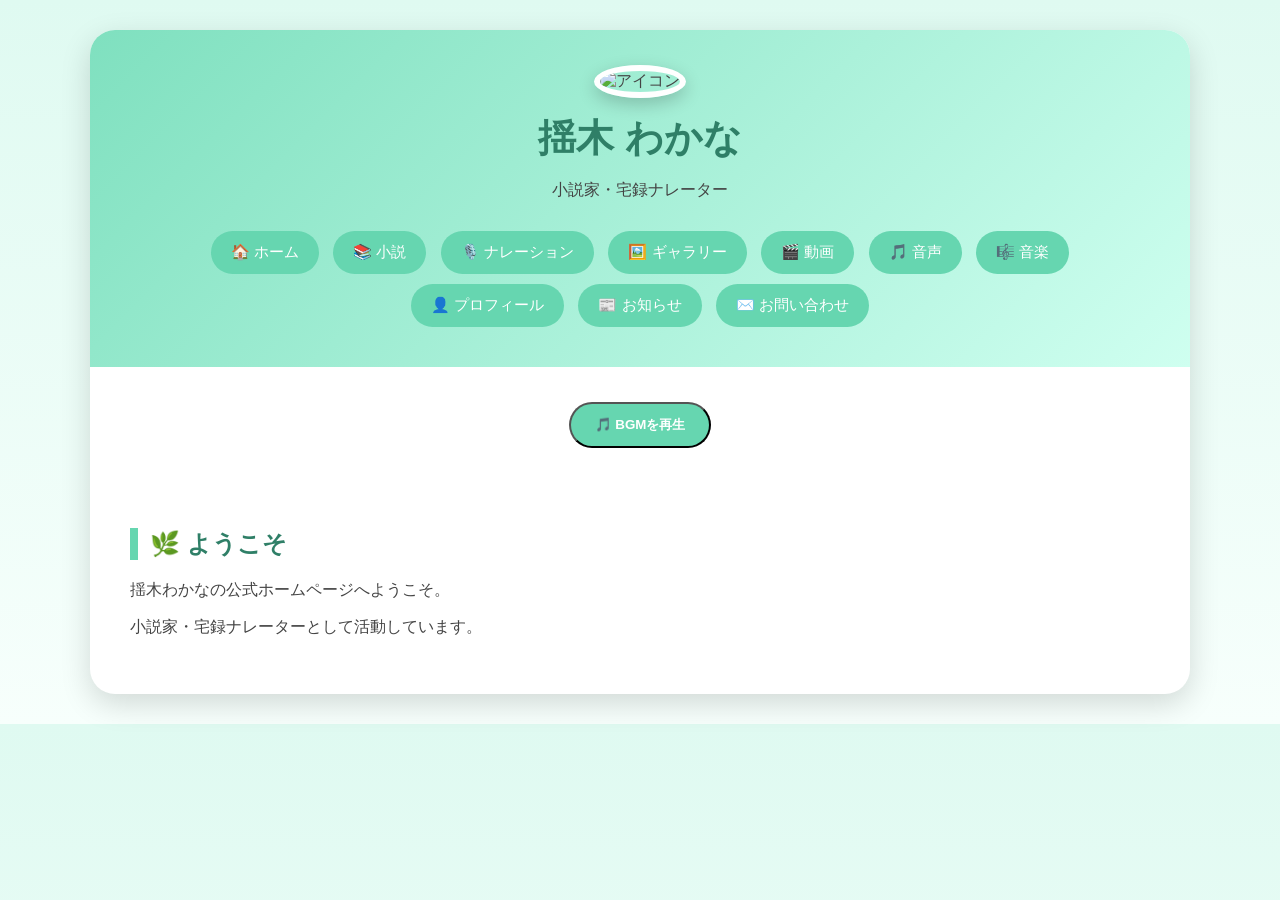
==== index.html @ 48752b66 "Add files via upload" ====
<!DOCTYPE html>
<html lang="ja">
<head>
<meta charset="UTF-8">
<meta name="viewport" content="width=device-width, initial-scale=1.0">
<title>揺木わかな Official Website</title>
<link rel="stylesheet" href="style.css">
</head>

<body>

<div class="container">

<header>

<img src="icon.png" class="icon" alt="アイコン">

<h1 id="name">揺木 わかな</h1>

<p>小説家・宅録ナレーター</p>

<nav>

<button onclick="showPage('home')">🏠 ホーム</button>

<button onclick="showPage('novel')">📚 小説</button>

<button onclick="showPage('voice')">🎙️ ナレーション</button>

<button onclick="showPage('gallery')">🖼️ ギャラリー</button>

<button onclick="showPage('video')">🎬 動画</button>

<button onclick="showPage('audio')">🎵 音声</button>

<button onclick="showPage('music')">🎼 音楽</button>

<button onclick="showPage('profile')">👤 プロフィール</button>

<button onclick="showPage('news')">📰 お知らせ</button>

<button onclick="showPage('contact')">✉️ お問い合わせ</button>

</nav>

</header><div style="text-align:center; margin:20px 0;">

<button id="bgmButton" onclick="toggleBGM()" class="link-button">
🎵 BGMを再生
</button>

<audio id="bgm" loop>
    <source src="bgm.mp3" type="audio/mpeg">
</audio>

</div>

<main>

<section id="home" class="page">

<h2>🌿 ようこそ</h2>

<p>
揺木わかなの公式ホームページへようこそ。
</p>

<p>
小説家・宅録ナレーターとして活動しています。
</p>

</section>

<section id="novel" class="page" style="display:none;">

<h2>📚 小説</h2>

<div class="card">

<img src="images/novel1.jpg" alt="作品1" style="width:160px;border-radius:15px;display:block;margin:0 auto 20px;">

<h3>📖 小説家になろう</h3>

<p>

揺木わかなの公開している小説。

心がほっとする物語をお楽しみください。

</p>

<a class="link-button"
href="https://yomou.syosetu.com/search.php?word=%E6%8F%BA%E6%9C%A8%E3%82%8F%E3%81%8B%E3%81%AA&order=new"
target="_blank">

📖 作品一覧を見る

</a>

</div>

<div class="card">

<img src="images/novel2.jpg" alt="カクヨム作品" style="width:160px;border-radius:15px;display:block;margin:0 auto 20px;">

<h3>📚 カクヨム</h3>

<p>

カクヨムで公開中の作品です。

ぜひこちらもご覧ください。

</p>

<a class="link-button"
href="https://kakuyomu.jp/users/wakana5"
target="_blank">

📚 カクヨムを見る

</a>

</div>

</section>

<section id="voice" class="page" style="display:none;">

<h2>🎙️ ナレーション</h2>

<p>

宅録ナレーターとして活動しています。

</p>

<p>

ボイスサンプルや収録機材などを掲載予定です。

</p>
</section>

<section id="gallery" class="page" style="display:none;">

<h2>🖼️ ギャラリー</h2>

<p>
イラスト・作品・写真などを掲載しています。
</p>

<div class="gallery">


<img src="images/gallery01.jpg" alt="画像1">
<img src="images/gallery02.jpg" alt="画像2">
<img src="images/gallery03.jpg" alt="画像3">
<img src="images/gallery04.jpg" alt="画像4">
<img src="images/gallery05.jpg" alt="画像5">
<img src="images/gallery06.jpg" alt="画像6">
<img src="images/gallery07.jpg" alt="画像7">
<img src="images/gallery08.jpg" alt="画像8">
<img src="images/gallery09.jpg" alt="画像9">
<img src="images/gallery10.jpg" alt="画像10">

<img src="images/gallery11.jpg" alt="画像11">
<img src="images/gallery12.jpg" alt="画像12">
<img src="images/gallery13.jpg" alt="画像13">
<img src="images/gallery14.jpg" alt="画像14">
<img src="images/gallery15.jpg" alt="画像15">
<img src="images/gallery16.jpg" alt="画像16">
<img src="images/gallery17.jpg" alt="画像17">
<img src="images/gallery18.jpg" alt="画像18">
<img src="images/gallery19.jpg" alt="画像19">
<img src="images/gallery20.jpg" alt="画像20">

<img src="images/gallery21.jpg" alt="画像21">
<img src="images/gallery22.jpg" alt="画像22">
<img src="images/gallery23.jpg" alt="画像23">
<img src="images/gallery24.jpg" alt="画像24">
<img src="images/gallery25.jpg" alt="画像25">
<img src="images/gallery26.jpg" alt="画像26">
<img src="images/gallery27.jpg" alt="画像27">
<img src="images/gallery28.jpg" alt="画像28">
<img src="images/gallery29.jpg" alt="画像29">
<img src="images/gallery30.jpg" alt="画像30">

<img src="images/gallery31.jpg" alt="画像31">
<img src="images/gallery32.jpg" alt="画像32">
<img src="images/gallery33.jpg" alt="画像33">
<img src="images/gallery34.jpg" alt="画像34">
<img src="images/gallery35.jpg" alt="画像35">
<img src="images/gallery36.jpg" alt="画像36">
<img src="images/gallery37.jpg" alt="画像37">
<img src="images/gallery38.jpg" alt="画像38">
<img src="images/gallery39.jpg" alt="画像39">
<img src="images/gallery40.jpg" alt="画像40">

<img src="images/gallery41.jpg" alt="画像41">
<img src="images/gallery42.jpg" alt="画像42">
<img src="images/gallery43.jpg" alt="画像43">
<img src="images/gallery44.jpg" alt="画像44">
<img src="images/gallery45.jpg" alt="画像45">
<img src="images/gallery46.jpg" alt="画像46">
<img src="images/gallery47.jpg" alt="画像47">
<img src="images/gallery48.jpg" alt="画像48">
<img src="images/gallery49.jpg" alt="画像49">
<img src="images/gallery50.jpg" alt="画像50">

</div>

</section>
<section id="video" class="page" style="display:none;">

<h2>🎬 動画</h2>

<p>
PV・ナレーション・創作動画などを掲載しています。
</p>

<div class="card">

<h3>🎥 動画１</h3>

<video controls width="100%">

<source src="videos/movie01.mp4" type="video/mp4">

お使いのブラウザは動画に対応していません。

</video>

</div>

<div class="card">

<h3>🎥 動画２</h3>

<video controls width="100%">

<source src="videos/movie02.mp4" type="video/mp4">

お使いのブラウザは動画に対応していません。

</video>

</div>

</section>

<section id="audio" class="page" style="display:none;">

<h2>🎵 音声ライブラリ</h2>

<p>
ボイスサンプルや朗読作品を掲載しています。
</p>

<div class="card">

<h3>🎙️ ボイスサンプル１</h3>

<audio controls>

<source src="audio/sample01.wav" type="audio/wav">

<source src="audio/sample01.mp3" type="audio/mpeg">

お使いのブラウザでは再生できません。

</audio>

</div>

<div class="card">

<h3>🎙️ ボイスサンプル２</h3>

<audio controls>

<source src="audio/sample02.wav" type="audio/wav">

<source src="audio/sample02.mp3" type="audio/mpeg">

お使いのブラウザでは再生できません。

</audio>

</div>

</section>

<section id="music" class="page" style="display:none;">

<h2>🎼 音楽ライブラリ</h2>

<p>
BGMを自由に再生できます。
</p>

<div class="card">

<h3>🎵 BGM 01</h3>

<p>お気に入りのBGMです。</p>

<audio controls>

<source src="music/bgm01.mp3" type="audio/mpeg">

</audio>

</div>

<div class="card">

<h3>🎵 BGM 02</h3>

<p>お気に入りのBGMです。</p>

<audio controls>

<source src="music/bgm02.mp3" type="audio/mpeg">

</audio>

</div>

<div class="card">

<h3>🎵 BGM 03</h3>

<p>お気に入りのBGMです。</p>

<audio controls>

<source src="music/bgm03.mp3" type="audio/mpeg">

</audio>

</div>

</section>

<section id="profile" class="page" style="display:none;">

<h2>👤 プロフィール</h2>

<div class="card">

<h3>揺木 わかな</h3>

<p>

小説家・宅録ナレーター。

優しい物語と、心に届くナレーションを目指して活動しています。

</p>

</div>

</section>

<section id="news" class="page" style="display:none;">

<h2>📰 お知らせ</h2>

<div class="card">

<p>

最新の更新情報はこちらに掲載します。

</p>

</div>

</section>

<section id="contact" class="page" style="display:none;">

<h2>✉️ お問い合わせ</h2>

<div class="card">

<p>

ご依頼・お問い合わせは準備中です。

</p>

</div>

</section>

</main>

</div>

<div id="lightbox" class="lightbox" onclick="closeLightbox()">

<img id="lightbox-img" src="" alt="拡大画像">

</div>

<script src="script.js"></script>

</body>

</html>
---- style.css ----
body{
    margin:0;
    background:linear-gradient(#dffaf1,#f7fffc);
    font-family:"Yu Gothic UI","Meiryo",sans-serif;
    color:#444;
}

.container{
    width:92%;
    max-width:1100px;
    margin:30px auto;
    background:white;
    border-radius:25px;
    overflow:hidden;
    box-shadow:0 10px 30px rgba(0,0,0,.15);
}

header{
    background:linear-gradient(135deg,#7fe0bf,#cffff0);
    text-align:center;
    padding:35px;
}

.icon{
    width:170px;
    height:170px;
    border-radius:50%;
    object-fit:cover;
    border:6px solid white;
    box-shadow:0 6px 18px rgba(0,0,0,.2);
}

h1{
    margin:15px 0 5px;
    color:#2f7f67;
    font-size:38px;
}

header p{
    margin-bottom:25px;
}



/* メニュー */

nav{

    margin-top:25px;

}

nav button{

    background:#66d6b0;

    color:white;

    border:none;

    border-radius:30px;

    padding:12px 20px;

    margin:5px;

    cursor:pointer;

    font-size:15px;

    transition:.3s;

}

nav button:hover{

    background:#35c396;

    transform:translateY(-3px);

}

/* メイン */

main{

    padding:40px;

}

.page{

    animation:fade .4s;

}

h2{

    color:#2f7f67;

    border-left:8px solid #66d6b0;

    padding-left:12px;

}

/* カード */

.card{

    background:#f8fffc;

    border-radius:18px;

    padding:22px;

    margin:25px 0;

    box-shadow:0 5px 15px rgba(0,0,0,.08);

}

.card h3{

    margin-top:0;

    color:#2f7f67;

}

.link-button{

    display:inline-block;

    margin-top:15px;

    padding:12px 24px;

    background:#66d6b0;

    color:white;

    text-decoration:none;

    border-radius:30px;

    font-weight:bold;

    transition:.3s;

}

.link-button:hover{

    background:#35c396;

}

/* ギャラリー */

.gallery{

    display:grid;

    grid-template-columns:repeat(auto-fit,minmax(220px,1fr));

    gap:20px;

    margin-top:20px;

}

.gallery img{

    width:100%;

    border-radius:15px;

    box-shadow:0 5px 15px rgba(0,0,0,.12);

    transition:.3s;

    cursor:pointer;

}

.gallery img:hover{

    transform:scale(1.05);

}

/* アニメーション */

@keyframes fade{

from{

opacity:0;

transform:translateY(10px);

}

to{

opacity:1;

transform:translateY(0);

}

}

/* 画像拡大表示 */

.lightbox{

display:none;

position:fixed;

left:0;

top:0;

width:100%;

height:100%;

background:rgba(0,0,0,.85);

justify-content:center;

align-items:center;

z-index:9999;

cursor:pointer;

}

.lightbox img{

max-width:90%;

max-height:90%;

border-radius:15px;

box-shadow:0 0 30px rgba(255,255,255,.4);

}
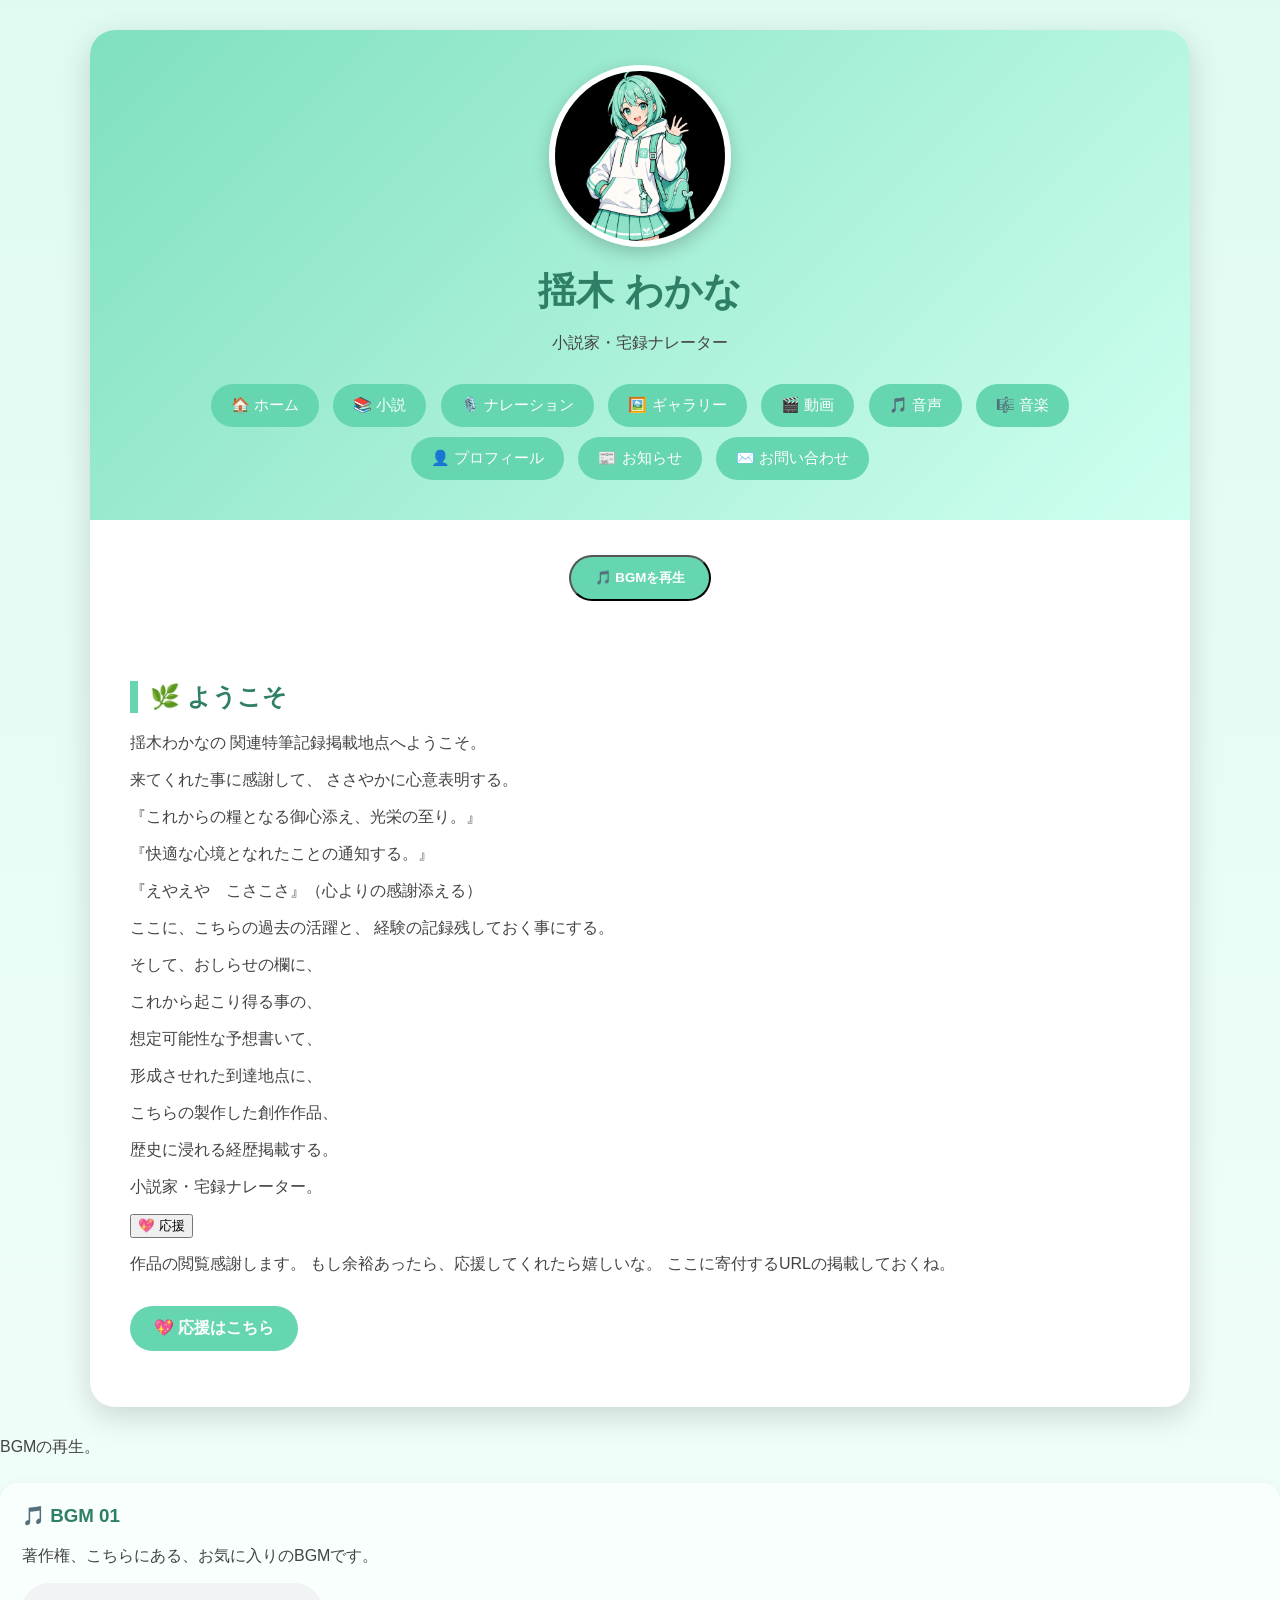
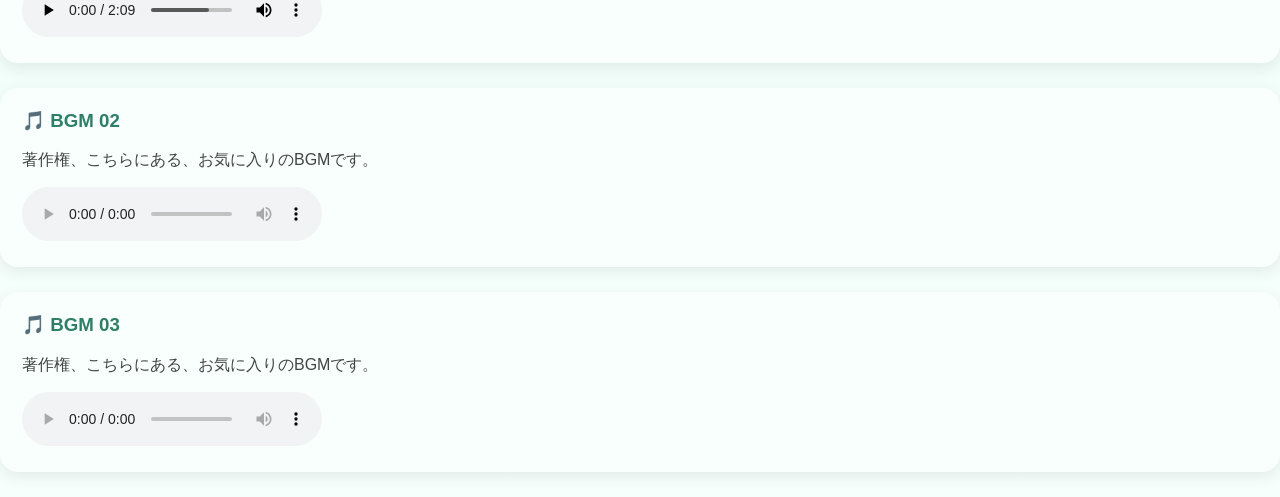
==== commit c9b94dab: "Add files via upload" ====
--- a/index.html
+++ b/index.html
@@ -62,12 +62,81 @@
 <h2>🌿 ようこそ</h2>
 
 <p>
-揺木わかなの公式ホームページへようこそ。
-</p>
-
-<p>
-小説家・宅録ナレーターとして活動しています。
-</p>
+揺木わかなの
+関連特筆記録掲載地点へようこそ。
+
+<p>
+来てくれた事に感謝して、
+ささやかに心意表明する。<p>
+
+
+<p>
+
+『これからの糧となる御心添え、光栄の至り。』<p>
+
+<p>
+
+『快適な心境となれたことの通知する。』<p>
+
+
+『えやえや　こさこさ』（心よりの感謝添える）
+
+<p>
+<p>
+
+
+ここに、こちらの過去の活躍と、
+経験の記録残しておく事にする。<p>
+
+
+<p>
+そして、おしらせの欄に、<p>
+
+<p>
+これから起こり得る事の、<p>
+
+<p>
+想定可能性な予想書いて、<p>
+<p>
+
+形成させれた到達地点に、<p><p>
+
+
+こちらの製作した創作作品、<p>
+<p>
+
+歴史に浸れる経歴掲載する。<p>
+
+<p><p>
+小説家・宅録ナレーター。
+</p>
+
+
+
+<button onclick="showPage('support')">💖 応援</button><p>
+
+<p>
+
+作品の閲覧感謝します。
+
+もし余裕あったら、応援してくれたら嬉しいな。
+ここに寄付するURLの掲載しておくね。
+
+</p>
+
+<a class="link-button"
+href="https://ofuse.me/wakanatyan"
+target="_blank">
+
+💖 応援はこちら
+
+</a>
+
+
+
+</p>
+
+
 
 </section>
 
@@ -85,7 +154,10 @@
 
 揺木わかなの公開している小説。
 
-心がほっとする物語をお楽しみください。
+久留里地方の音歌市とことのはタウンは、風習や気質等についてはとても大切にしていた。
+確定したこと変えたりしない強い意志貫いて、話し方とか作法に気を使う気風は浸透している。
+返り点や余計な言い回しを避ける特有の言い方は意図的には変更しなく、個性引き立てる。
+
 
 </p>
 
@@ -107,9 +179,8 @@
 
 <p>
 
-カクヨムで公開中の作品です。
-
-ぜひこちらもご覧ください。
+カクヨムにて公開中の作品。
+
 
 </p>
 
@@ -131,7 +202,7 @@
 
 <p>
 
-宅録ナレーターとして活動しています。
+ナレーションする宅録ナレーター。
 
 </p>
 
@@ -216,7 +287,7 @@
 <h2>🎬 動画</h2>
 
 <p>
-PV・ナレーション・創作動画などを掲載しています。
+PV・ナレーション・創作動画等掲載しています。
 </p>
 
 <div class="card">
@@ -293,17 +364,20 @@
 
 <section id="music" class="page" style="display:none;">
 
-<h2>🎼 音楽ライブラリ</h2>
-
-<p>
-BGMを自由に再生できます。
+
+</div>
+
+</section>
+
+<p>
+BGMの再生。
 </p>
 
 <div class="card">
 
 <h3>🎵 BGM 01</h3>
 
-<p>お気に入りのBGMです。</p>
+<p>著作権、こちらにある、お気に入りのBGMです。</p>
 
 <audio controls>
 
@@ -317,7 +391,7 @@
 
 <h3>🎵 BGM 02</h3>
 
-<p>お気に入りのBGMです。</p>
+<p>著作権、こちらにある、お気に入りのBGMです。</p>
 
 <audio controls>
 
@@ -331,7 +405,7 @@
 
 <h3>🎵 BGM 03</h3>
 
-<p>お気に入りのBGMです。</p>
+<p>著作権、こちらにある、お気に入りのBGMです。</p>
 
 <audio controls>
 
@@ -353,9 +427,17 @@
 
 <p>
 
-小説家・宅録ナレーター。
-
-優しい物語と、心に届くナレーションを目指して活動しています。
+小説家・宅録ナレーター。<p>
+<p>
+
+
+長期的な安定性視野に入れて、見落としのないように取り組み、効率よく先に進めること意識しつつ、規定に沿うように遂行します。<p>
+<p>
+
+特定の責務受け持ち、勤労する日課、任用された勤務の仕方、適格に確認して、経験蓄積する成長機会の最中、快適性、確保する環境調節、行います。<p>
+<p>
+
+視界開くと、開始された。進行していく展開。五つ感覚、景色映る。知らない方へゆける経路。創作歴史落とし噺。真剣になり聞き取れる。短期間のうちに引き寄せられる。そんなお話し作り、披露して活躍したい。<p>
 
 </p>
 
@@ -371,7 +453,7 @@
 
 <p>
 
-最新の更新情報はこちらに掲載します。
+最新の更新はこちらに掲載します。
 
 </p>
 
@@ -387,7 +469,12 @@
 
 <p>
 
-ご依頼・お問い合わせは準備中です。
+依頼・お問い合わせ。<p>
+
+https://x.com/wakanatyan5<p>
+
+yurakiwakana@gmail.com
+
 
 </p>
 
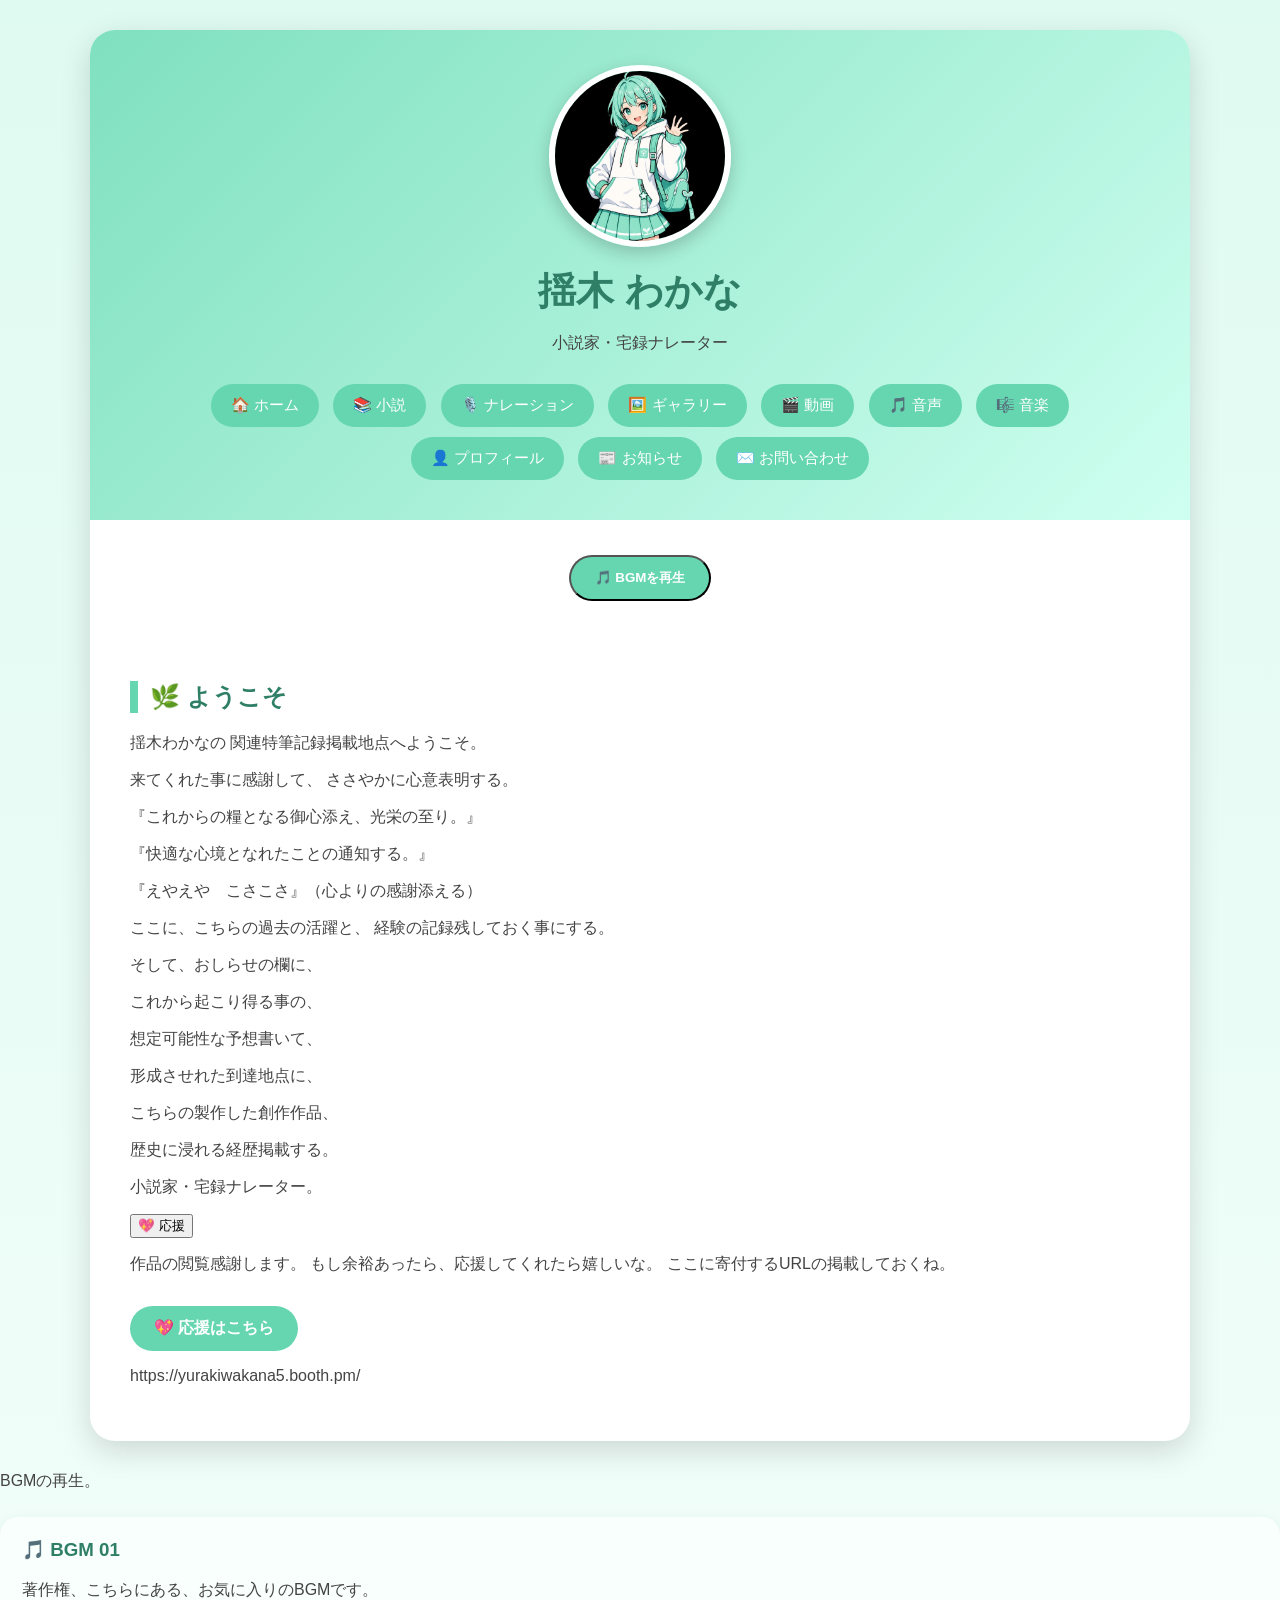
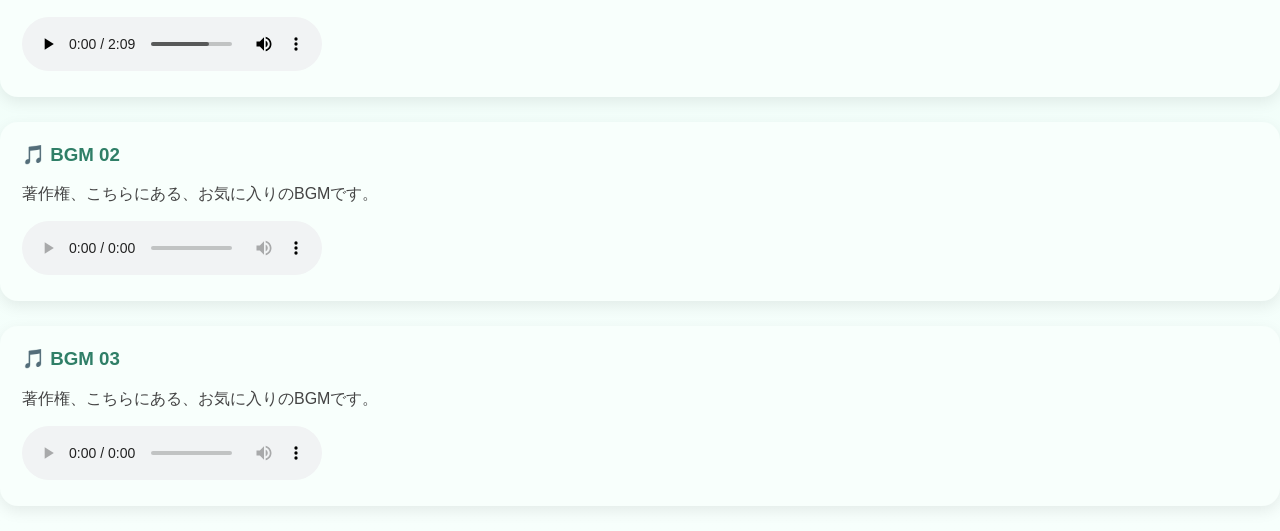
==== commit c6d9a543: "Add files via upload" ====
--- a/index.html
+++ b/index.html
@@ -131,9 +131,9 @@
 💖 応援はこちら
 
 </a>
-
-
-
+<p>
+https://yurakiwakana5.booth.pm/
+<p>
 </p>
 
 
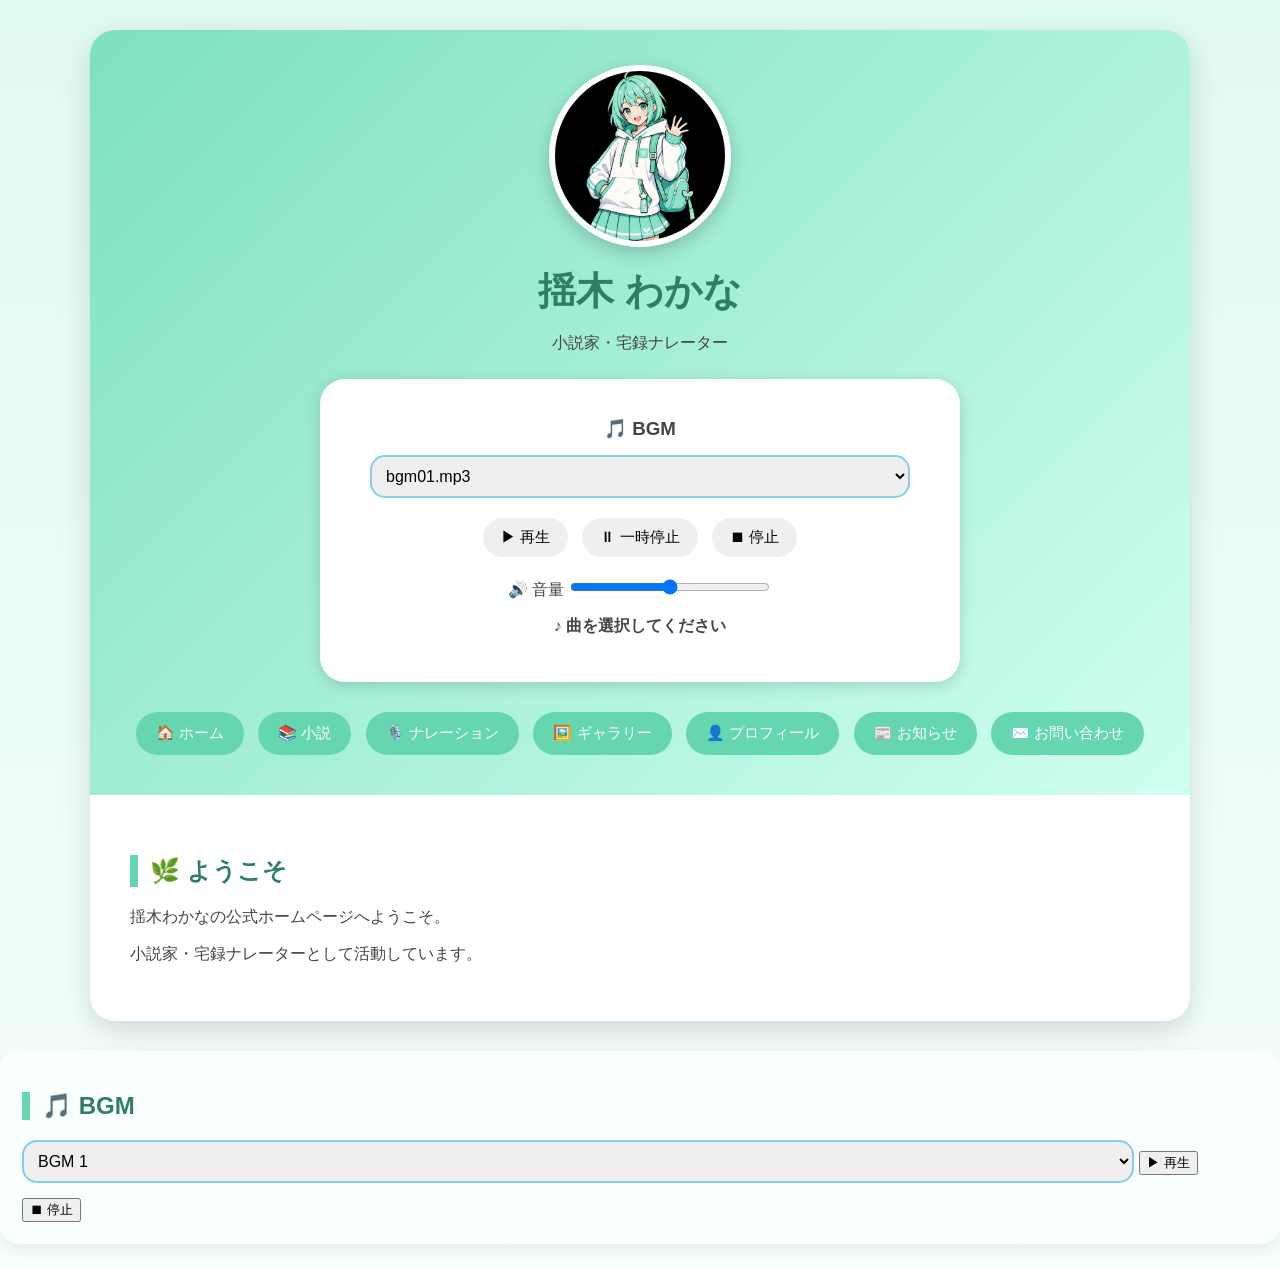
==== commit 616ca3cf: "Add files via upload" ====
--- a/index.html
+++ b/index.html
@@ -4,11 +4,27 @@
 <meta charset="UTF-8">
 <meta name="viewport" content="width=device-width, initial-scale=1.0">
 <title>揺木わかな Official Website</title>
+
+<meta name="description" content="揺木わかな Official Website。プロフィール、活動内容、お知らせなどを掲載しています。">
+
+<meta name="keywords" content="揺木わかな, YUKARI WAKANA, Official Website, プロフィール, 活動">
+
+<meta name="author" content="揺木わかな">
+
+<meta name="robots" content="index, follow">
+
+<link rel="canonical" href="https://wakanasan10-debug.github.io/wakana-homepage/">
+
+<meta property="og:title" content="揺木わかな Official Website">
+<meta property="og:description" content="揺木わかなの公式ホームページです。">
+<meta property="og:type" content="website">
+<meta property="og:url" content="https://wakanasan10-debug.github.io/wakana-homepage/">
 <link rel="stylesheet" href="style.css">
 </head>
 
 <body>
 
+
 <div class="container">
 
 <header>
@@ -19,6 +35,33 @@
 
 <p>小説家・宅録ナレーター</p>
 
+<div class="bgm-box">
+
+<h3>🎵 BGM</h3>
+
+<select id="bgmSelect">
+</select>
+
+<div class="bgm-buttons">
+<button onclick="playBGM()">▶ 再生</button>
+<button onclick="pauseBGM()">⏸ 一時停止</button>
+<button onclick="stopBGM()">⏹ 停止</button>
+</div>
+
+<div class="volume-box">
+🔊 音量
+<input type="range" id="volumeControl"
+min="0" max="1" step="0.1" value="0.5">
+</div>
+
+<p id="nowPlaying">
+♪ 曲を選択してください
+</p>
+
+<audio id="bgmPlayer"></audio>
+
+</div>
+
 <nav>
 
 <button onclick="showPage('home')">🏠 ホーム</button>
@@ -29,12 +72,6 @@
 
 <button onclick="showPage('gallery')">🖼️ ギャラリー</button>
 
-<button onclick="showPage('video')">🎬 動画</button>
-
-<button onclick="showPage('audio')">🎵 音声</button>
-
-<button onclick="showPage('music')">🎼 音楽</button>
-
 <button onclick="showPage('profile')">👤 プロフィール</button>
 
 <button onclick="showPage('news')">📰 お知らせ</button>
@@ -43,17 +80,7 @@
 
 </nav>
 
-</header><div style="text-align:center; margin:20px 0;">
-
-<button id="bgmButton" onclick="toggleBGM()" class="link-button">
-🎵 BGMを再生
-</button>
-
-<audio id="bgm" loop>
-    <source src="bgm.mp3" type="audio/mpeg">
-</audio>
-
-</div>
+</header>
 
 <main>
 
@@ -62,81 +89,12 @@
 <h2>🌿 ようこそ</h2>
 
 <p>
-揺木わかなの
-関連特筆記録掲載地点へようこそ。
-
-<p>
-来てくれた事に感謝して、
-ささやかに心意表明する。<p>
-
-
-<p>
-
-『これからの糧となる御心添え、光栄の至り。』<p>
-
-<p>
-
-『快適な心境となれたことの通知する。』<p>
-
-
-『えやえや　こさこさ』（心よりの感謝添える）
-
-<p>
-<p>
-
-
-ここに、こちらの過去の活躍と、
-経験の記録残しておく事にする。<p>
-
-
-<p>
-そして、おしらせの欄に、<p>
-
-<p>
-これから起こり得る事の、<p>
-
-<p>
-想定可能性な予想書いて、<p>
-<p>
-
-形成させれた到達地点に、<p><p>
-
-
-こちらの製作した創作作品、<p>
-<p>
-
-歴史に浸れる経歴掲載する。<p>
-
-<p><p>
-小説家・宅録ナレーター。
-</p>
-
-
-
-<button onclick="showPage('support')">💖 応援</button><p>
-
-<p>
-
-作品の閲覧感謝します。
-
-もし余裕あったら、応援してくれたら嬉しいな。
-ここに寄付するURLの掲載しておくね。
-
-</p>
-
-<a class="link-button"
-href="https://ofuse.me/wakanatyan"
-target="_blank">
-
-💖 応援はこちら
-
-</a>
-<p>
-https://yurakiwakana5.booth.pm/
-<p>
-</p>
-
-
+揺木わかなの公式ホームページへようこそ。
+</p>
+
+<p>
+小説家・宅録ナレーターとして活動しています。
+</p>
 
 </section>
 
@@ -146,26 +104,17 @@
 
 <div class="card">
 
-<img src="images/novel1.jpg" alt="作品1" style="width:160px;border-radius:15px;display:block;margin:0 auto 20px;">
-
 <h3>📖 小説家になろう</h3>
 
 <p>
-
-揺木わかなの公開している小説。
-
-久留里地方の音歌市とことのはタウンは、風習や気質等についてはとても大切にしていた。
-確定したこと変えたりしない強い意志貫いて、話し方とか作法に気を使う気風は浸透している。
-返り点や余計な言い回しを避ける特有の言い方は意図的には変更しなく、個性引き立てる。
-
-
+揺木わかなが公開している作品はこちらから読めます。
 </p>
 
 <a class="link-button"
 href="https://yomou.syosetu.com/search.php?word=%E6%8F%BA%E6%9C%A8%E3%82%8F%E3%81%8B%E3%81%AA&order=new"
 target="_blank">
 
-📖 作品一覧を見る
+作品一覧を見る
 
 </a>
 
@@ -173,22 +122,17 @@
 
 <div class="card">
 
-<img src="images/novel2.jpg" alt="カクヨム作品" style="width:160px;border-radius:15px;display:block;margin:0 auto 20px;">
-
 <h3>📚 カクヨム</h3>
 
 <p>
-
-カクヨムにて公開中の作品。
-
-
+カクヨムで公開中の作品はこちらです。
 </p>
 
 <a class="link-button"
 href="https://kakuyomu.jp/users/wakana5"
 target="_blank">
 
-📚 カクヨムを見る
+カクヨムを見る
 
 </a>
 
@@ -202,7 +146,7 @@
 
 <p>
 
-ナレーションする宅録ナレーター。
+宅録ナレーターとして活動しています。
 
 </p>
 
@@ -282,140 +226,6 @@
 </div>
 
 </section>
-<section id="video" class="page" style="display:none;">
-
-<h2>🎬 動画</h2>
-
-<p>
-PV・ナレーション・創作動画等掲載しています。
-</p>
-
-<div class="card">
-
-<h3>🎥 動画１</h3>
-
-<video controls width="100%">
-
-<source src="videos/movie01.mp4" type="video/mp4">
-
-お使いのブラウザは動画に対応していません。
-
-</video>
-
-</div>
-
-<div class="card">
-
-<h3>🎥 動画２</h3>
-
-<video controls width="100%">
-
-<source src="videos/movie02.mp4" type="video/mp4">
-
-お使いのブラウザは動画に対応していません。
-
-</video>
-
-</div>
-
-</section>
-
-<section id="audio" class="page" style="display:none;">
-
-<h2>🎵 音声ライブラリ</h2>
-
-<p>
-ボイスサンプルや朗読作品を掲載しています。
-</p>
-
-<div class="card">
-
-<h3>🎙️ ボイスサンプル１</h3>
-
-<audio controls>
-
-<source src="audio/sample01.wav" type="audio/wav">
-
-<source src="audio/sample01.mp3" type="audio/mpeg">
-
-お使いのブラウザでは再生できません。
-
-</audio>
-
-</div>
-
-<div class="card">
-
-<h3>🎙️ ボイスサンプル２</h3>
-
-<audio controls>
-
-<source src="audio/sample02.wav" type="audio/wav">
-
-<source src="audio/sample02.mp3" type="audio/mpeg">
-
-お使いのブラウザでは再生できません。
-
-</audio>
-
-</div>
-
-</section>
-
-<section id="music" class="page" style="display:none;">
-
-
-</div>
-
-</section>
-
-<p>
-BGMの再生。
-</p>
-
-<div class="card">
-
-<h3>🎵 BGM 01</h3>
-
-<p>著作権、こちらにある、お気に入りのBGMです。</p>
-
-<audio controls>
-
-<source src="music/bgm01.mp3" type="audio/mpeg">
-
-</audio>
-
-</div>
-
-<div class="card">
-
-<h3>🎵 BGM 02</h3>
-
-<p>著作権、こちらにある、お気に入りのBGMです。</p>
-
-<audio controls>
-
-<source src="music/bgm02.mp3" type="audio/mpeg">
-
-</audio>
-
-</div>
-
-<div class="card">
-
-<h3>🎵 BGM 03</h3>
-
-<p>著作権、こちらにある、お気に入りのBGMです。</p>
-
-<audio controls>
-
-<source src="music/bgm03.mp3" type="audio/mpeg">
-
-</audio>
-
-</div>
-
-</section>
 
 <section id="profile" class="page" style="display:none;">
 
@@ -427,17 +237,9 @@
 
 <p>
 
-小説家・宅録ナレーター。<p>
-<p>
-
-
-長期的な安定性視野に入れて、見落としのないように取り組み、効率よく先に進めること意識しつつ、規定に沿うように遂行します。<p>
-<p>
-
-特定の責務受け持ち、勤労する日課、任用された勤務の仕方、適格に確認して、経験蓄積する成長機会の最中、快適性、確保する環境調節、行います。<p>
-<p>
-
-視界開くと、開始された。進行していく展開。五つ感覚、景色映る。知らない方へゆける経路。創作歴史落とし噺。真剣になり聞き取れる。短期間のうちに引き寄せられる。そんなお話し作り、披露して活躍したい。<p>
+小説家・宅録ナレーター。
+
+優しい物語と、心に届くナレーションを目指して活動しています。
 
 </p>
 
@@ -453,7 +255,7 @@
 
 <p>
 
-最新の更新はこちらに掲載します。
+最新の更新情報はこちらに掲載します。
 
 </p>
 
@@ -469,12 +271,7 @@
 
 <p>
 
-依頼・お問い合わせ。<p>
-
-https://x.com/wakanatyan5<p>
-
-yurakiwakana@gmail.com
-
+ご依頼・お問い合わせは準備中です。
 
 </p>
 
@@ -485,19 +282,28 @@
 </main>
 
 </div>
-
-<div id="lightbox" class="lightbox" onclick="closeLightbox()">
-
-<img id="lightbox-img" src="" alt="拡大画像">
-
-</div>
+<!-- 🎵 BGM -->
+<div class="card">
+
+<h2>🎵 BGM</h2>
+
+<select id="bgmSelect">
+    <option value="music/bgm1.mp3">BGM 1</option>
+    <option value="music/bgm2.mp3">BGM 2</option>
+    <option value="music/bgm3.mp3">BGM 3</option>
+</select>
+
+<button onclick="playBGM()">▶ 再生</button>
+<button onclick="stopBGM()">⏹ 停止</button>
+
+<audio id="bgmPlayer" loop></audio>
+
+</div>
+
 
 <script src="script.js"></script>
 
 </body>
 
-</html>
-
-
-
-
+
+</html>
--- a/style.css
+++ b/style.css
@@ -211,43 +211,78 @@
 }
 
 }
-
-/* 画像拡大表示 */
-
-.lightbox{
-
-display:none;
-
-position:fixed;
-
-left:0;
-
-top:0;
-
-width:100%;
-
-height:100%;
-
-background:rgba(0,0,0,.85);
-
-justify-content:center;
-
-align-items:center;
-
-z-index:9999;
-
-cursor:pointer;
-
-}
-
-.lightbox img{
-
-max-width:90%;
-
-max-height:90%;
-
-border-radius:15px;
-
-box-shadow:0 0 30px rgba(255,255,255,.4);
-
-}+/* ===== BGM ===== */
+
+.bgm-box{
+    margin:20px auto;
+    padding:20px;
+    max-width:600px;
+
+    background:#ffffff;
+
+    border-radius:25px;
+
+    box-shadow:0 4px 15px rgba(0,0,0,0.15);
+
+    text-align:center;
+}
+
+.bgm-box h3{
+    margin-bottom:15px;
+}
+
+#bgmSelect{
+
+    width:90%;
+
+    padding:10px;
+
+    font-size:16px;
+
+    border-radius:15px;
+
+    border:2px solid #87ceeb;
+
+    margin-bottom:15px;
+}
+
+.bgm-buttons button{
+
+    margin:5px;
+
+    padding:10px 18px;
+
+    border:none;
+
+    border-radius:20px;
+
+    cursor:pointer;
+
+    font-size:15px;
+}
+
+.bgm-buttons button:hover{
+
+    transform:scale(1.05);
+
+    transition:0.2s;
+}
+
+.volume-box{
+
+    margin-top:15px;
+}
+
+#volumeControl{
+
+    width:200px;
+}
+
+#nowPlaying{
+
+    margin-top:15px;
+
+    font-weight:bold;
+
+    color:#444;
+}
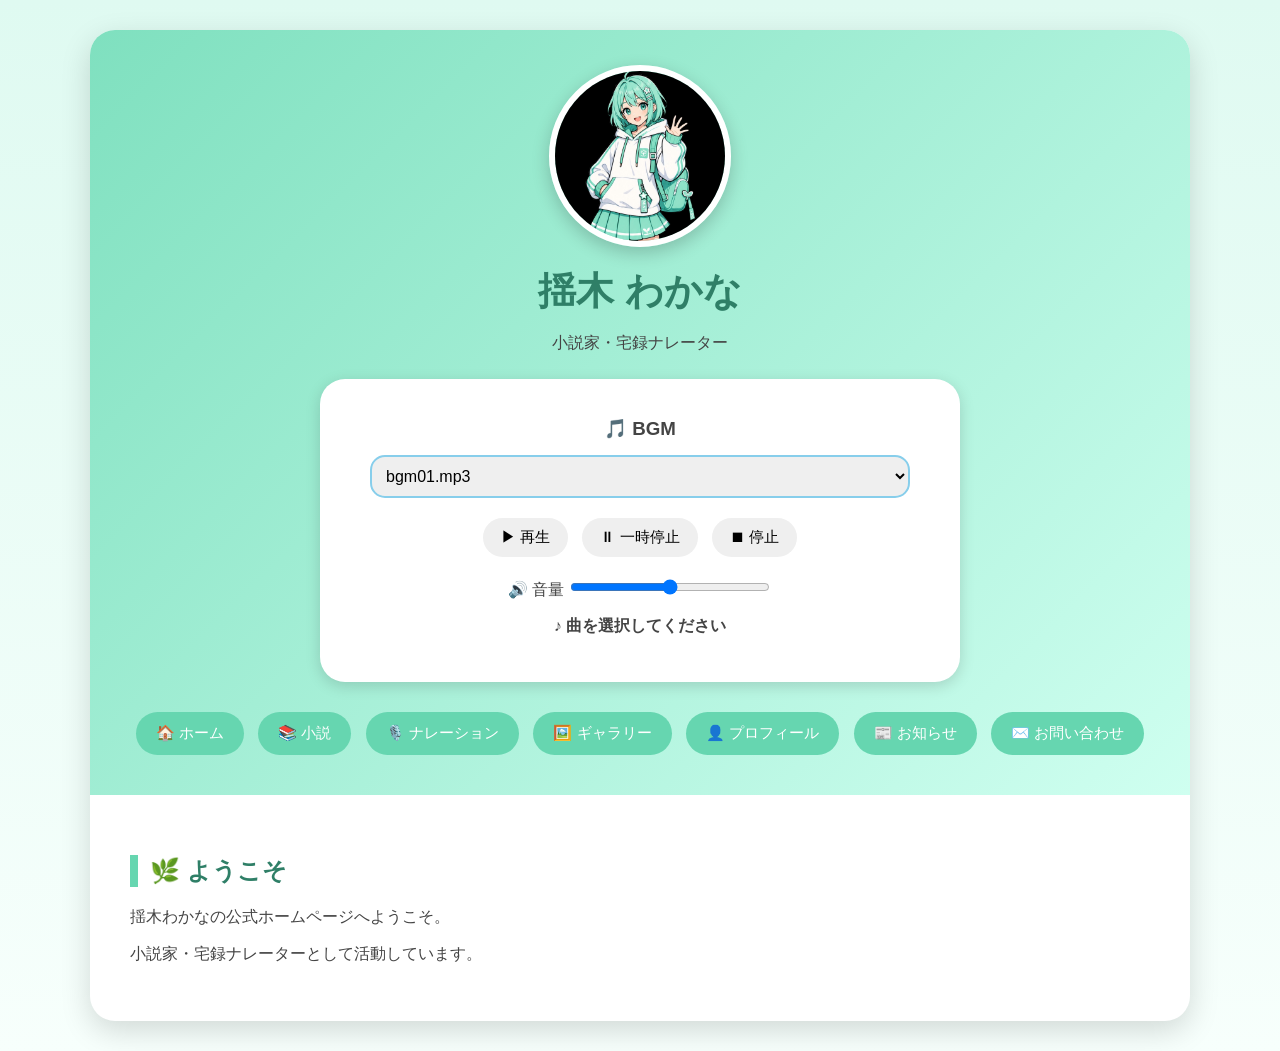
==== commit 5768ec69: "Add files via upload" ====
--- a/index.html
+++ b/index.html
@@ -282,23 +282,7 @@
 </main>
 
 </div>
-<!-- 🎵 BGM -->
-<div class="card">
-
-<h2>🎵 BGM</h2>
-
-<select id="bgmSelect">
-    <option value="music/bgm1.mp3">BGM 1</option>
-    <option value="music/bgm2.mp3">BGM 2</option>
-    <option value="music/bgm3.mp3">BGM 3</option>
-</select>
-
-<button onclick="playBGM()">▶ 再生</button>
-<button onclick="stopBGM()">⏹ 停止</button>
-
-<audio id="bgmPlayer" loop></audio>
-
-</div>
+
 
 
 <script src="script.js"></script>
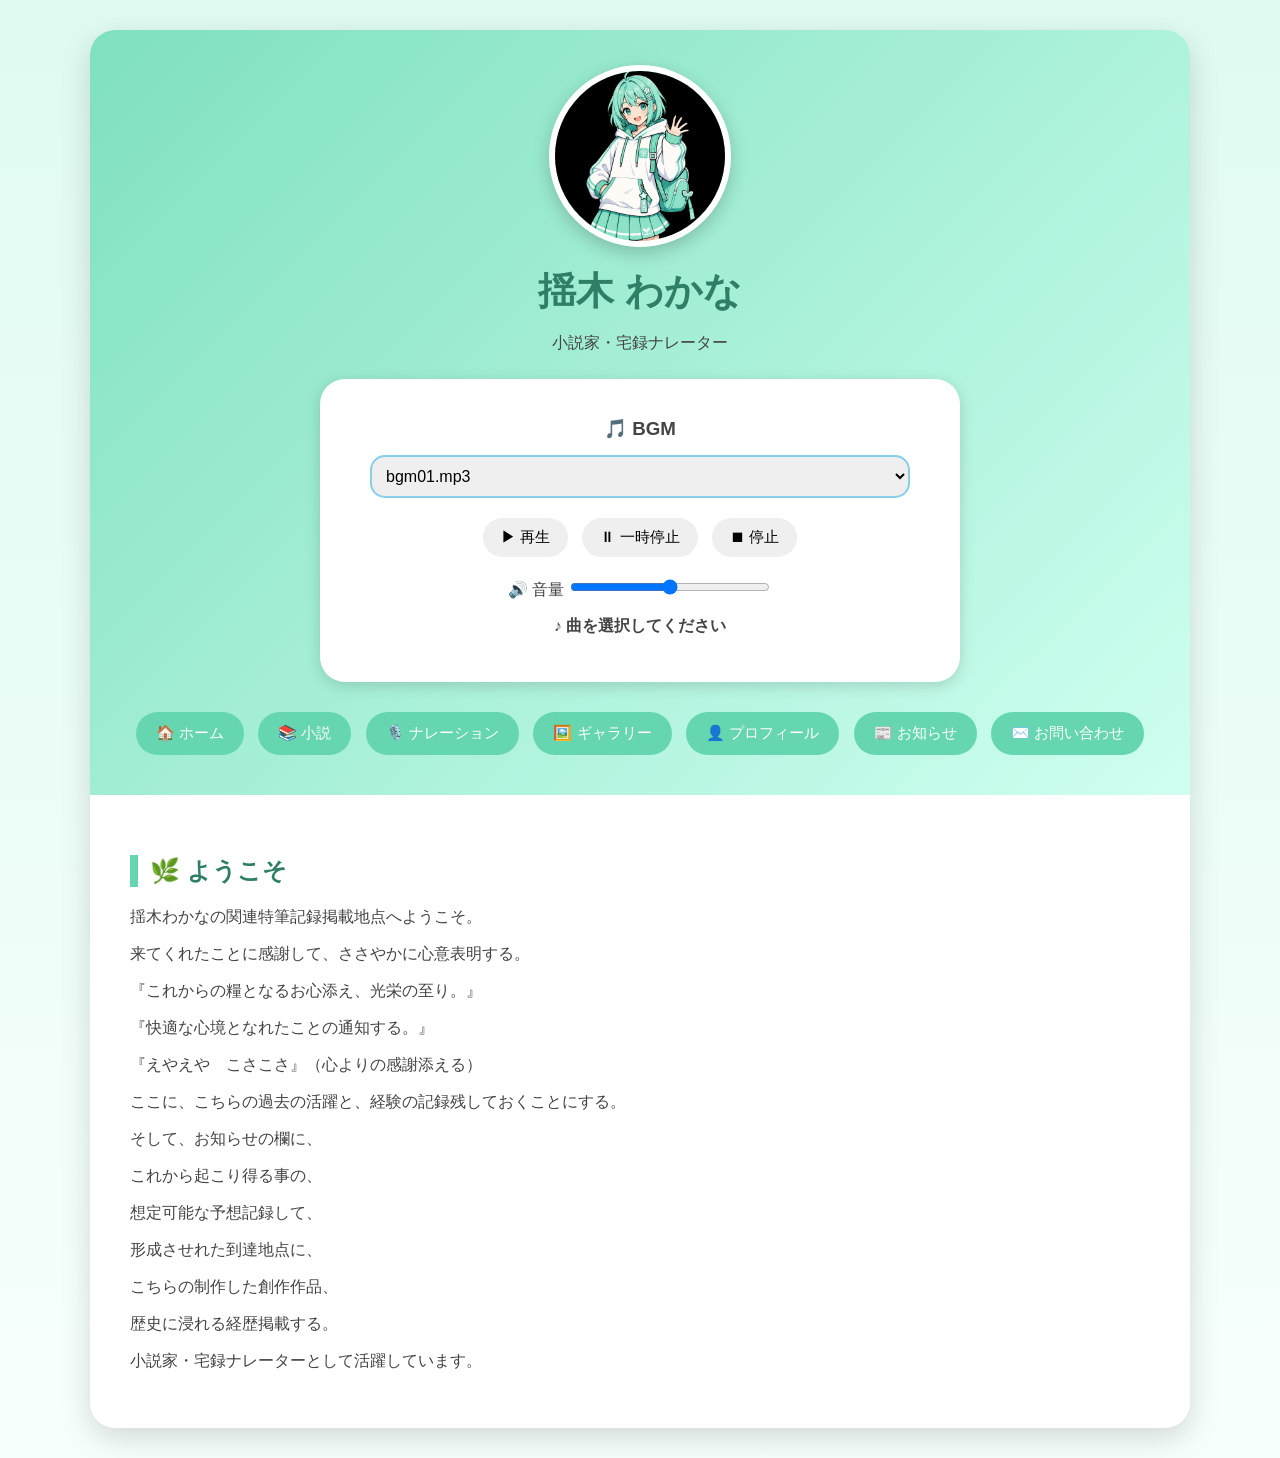
==== commit 9aac3302: "Add files via upload" ====
--- a/index.html
+++ b/index.html
@@ -89,11 +89,31 @@
 <h2>🌿 ようこそ</h2>
 
 <p>
-揺木わかなの公式ホームページへようこそ。
-</p>
-
-<p>
-小説家・宅録ナレーターとして活動しています。
+揺木わかなの関連特筆記録掲載地点へようこそ。<p>
+
+来てくれたことに感謝して、ささやかに心意表明する。<p>
+
+『これからの糧となるお心添え、光栄の至り。』<p>
+
+『快適な心境となれたことの通知する。』<p>
+
+『えやえや　こさこさ』（心よりの感謝添える）
+<p>
+ここに、こちらの過去の活躍と、経験の記録残しておくことにする。<p>
+
+そして、お知らせの欄に、<p>
+これから起こり得る事の、<p>
+想定可能な予想記録して、<p>
+形成させれた到達地点に、<p>
+こちらの制作した創作作品、<p>
+歴史に浸れる経歴掲載する。<p>
+
+
+
+</p>
+
+<p>
+小説家・宅録ナレーターとして活躍しています。
 </p>
 
 </section>
@@ -107,8 +127,11 @@
 <h3>📖 小説家になろう</h3>
 
 <p>
-揺木わかなが公開している作品はこちらから読めます。
-</p>
+揺木わかなの公開している作品はこちらから読めます。
+</p>
+<p>
+
+
 
 <a class="link-button"
 href="https://yomou.syosetu.com/search.php?word=%E6%8F%BA%E6%9C%A8%E3%82%8F%E3%81%8B%E3%81%AA&order=new"
@@ -125,7 +148,7 @@
 <h3>📚 カクヨム</h3>
 
 <p>
-カクヨムで公開中の作品はこちらです。
+カクヨムで公開中の作品はこちら。
 </p>
 
 <a class="link-button"
@@ -146,13 +169,13 @@
 
 <p>
 
-宅録ナレーターとして活動しています。
-
-</p>
-
-<p>
-
-ボイスサンプルや収録機材などを掲載予定です。
+宅録ナレーターとして活躍しています。
+
+</p>
+
+<p>
+
+サンプルや収録機器について掲載予定。
 
 </p>
 </section>
@@ -162,7 +185,7 @@
 <h2>🖼️ ギャラリー</h2>
 
 <p>
-イラスト・作品・写真などを掲載しています。
+イラスト・作品・写真の掲載しています。
 </p>
 
 <div class="gallery">
@@ -236,10 +259,30 @@
 <h3>揺木 わかな</h3>
 
 <p>
-
-小説家・宅録ナレーター。
-
-優しい物語と、心に届くナレーションを目指して活動しています。
+<p>
+
+小説家・宅録ナレーター。<p>
+
+<p>
+
+「整える・安定させる・備える・支える」という理念、心に留める。<p>
+
+
+長期的な安定性視野に入れて、見落しの無いように取り組み、<p>
+<p>
+
+
+効率よく先に進めること意識しつつ、規定に沿うように遂行します。<p>
+<p>
+
+特定の責務受け持ち、勤労する日課。<p>
+<p>
+任用された勤務の仕方、適確に確認して、<p>
+<p>
+経験蓄積する成長機会の最中、<p>
+<p>
+快適性、確保する、環境調節、行います。<p>
+
 
 </p>
 
@@ -255,9 +298,13 @@
 
 <p>
 
-最新の更新情報はこちらに掲載します。
-
-</p>
+最新の更新やお知らせはこちらに掲載します。
+
+</p>
+
+<p>
+2026/08/04.更新しました。
+
 
 </div>
 
@@ -271,7 +318,11 @@
 
 <p>
 
-ご依頼・お問い合わせは準備中です。
+依頼・問い合わせ
+<p>
+<p>
+yurakiwakana@gmail.com
+
 
 </p>
 
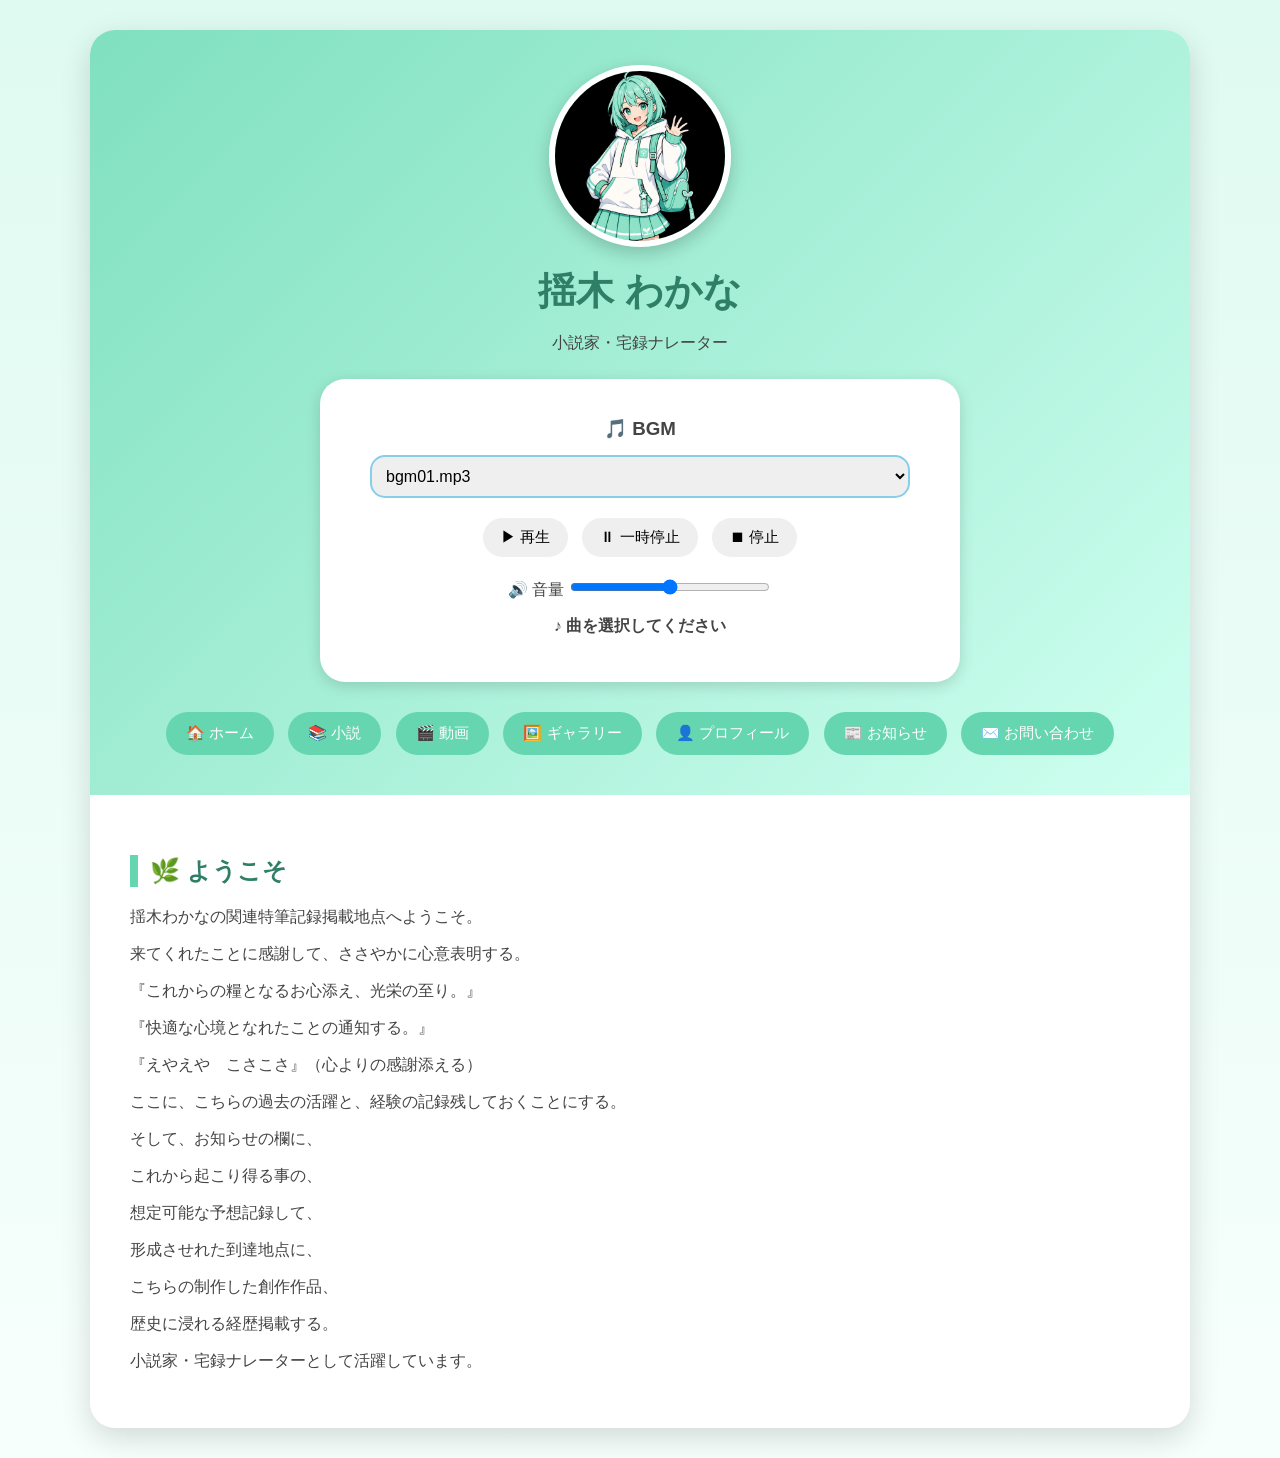
==== commit 14c7335e: "Add files via upload" ====
--- a/index.html
+++ b/index.html
@@ -68,7 +68,7 @@
 
 <button onclick="showPage('novel')">📚 小説</button>
 
-<button onclick="showPage('voice')">🎙️ ナレーション</button>
+<button onclick="showPage('voice')">🎬 動画</button>
 
 <button onclick="showPage('gallery')">🖼️ ギャラリー</button>
 
@@ -129,7 +129,7 @@
 <p>
 揺木わかなの公開している作品はこちらから読めます。
 </p>
-<p>
+
 
 
 
@@ -165,19 +165,68 @@
 
 <section id="voice" class="page" style="display:none;">
 
-<h2>🎙️ ナレーション</h2>
-
-<p>
-
-宅録ナレーターとして活躍しています。
-
-</p>
-
-<p>
-
-サンプルや収録機器について掲載予定。
-
-</p>
+<h2>🎬 動画</h2>
+
+<div class="card">
+
+<h3>動画①</h3>
+
+<video controls width="100%">
+    <source src="videos/movie01.mp4" type="video/mp4">
+    このブラウザでは動画を再生できません。
+</video>
+
+<p>動画の説明を書く場所</p>
+
+</div>
+
+<div class="card">
+
+<h3>動画②</h3>
+
+<video controls width="100%">
+    <source src="videos/movie02.mp4" type="video/mp4">
+</video>
+
+<p>動画の説明を書く場所</p>
+
+</div>
+
+<div class="card">
+
+<h3>動画③</h3>
+
+<video controls width="100%">
+    <source src="videos/movie03.mp4" type="video/mp4">
+    このブラウザでは動画を再生できません。
+</video>
+
+<p>動画の説明を書く場所</p>
+
+</div>
+
+<div class="card">
+
+<h3>動画④</h3>
+
+<video controls width="100%">
+    <source src="videos/movie04.mp4" type="video/mp4">
+    このブラウザでは動画を再生できません。
+</video>
+
+<p>説明</p>
+
+</div>
+
+<h3>動画④</h3>
+
+<video controls width="100%">
+    <source src="videos/movie04.mp4" type="video/mp4">
+</video>
+
+<p>説明</p>
+</div>
+
 </section>
 
 <section id="gallery" class="page" style="display:none;">
@@ -267,18 +316,18 @@
 
 「整える・安定させる・備える・支える」という理念、心に留める。<p>
 
-
+<p>
 長期的な安定性視野に入れて、見落しの無いように取り組み、<p>
 <p>
-
+<p>
 
 効率よく先に進めること意識しつつ、規定に沿うように遂行します。<p>
-<p>
+<p><p>
 
 特定の責務受け持ち、勤労する日課。<p>
 <p>
 任用された勤務の仕方、適確に確認して、<p>
-<p>
+<p><p>
 経験蓄積する成長機会の最中、<p>
 <p>
 快適性、確保する、環境調節、行います。<p>
@@ -318,12 +367,14 @@
 
 <p>
 
-依頼・問い合わせ
-<p>
-<p>
+</p>
+
+<p>依頼・お問い合わせ</p>
+
+<p>
+<a href="mailto:yurakiwakana@gmail.com">
 yurakiwakana@gmail.com
-
-
+</a>
 </p>
 
 </div>
